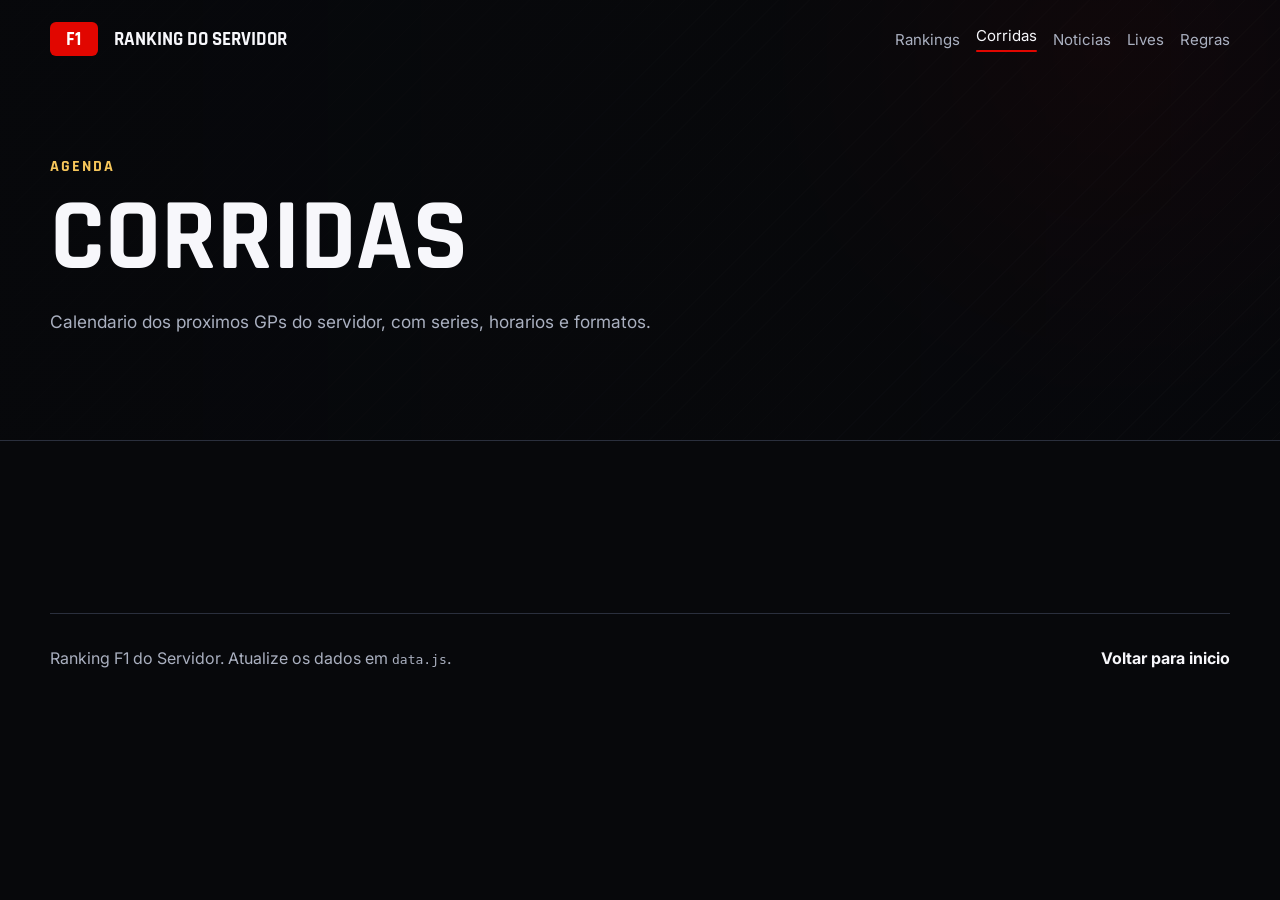
==== corridas.html @ e6ed8ebf "Split championship sections into pages" ====
<!doctype html>
<html lang="pt-BR">
  <head>
    <meta charset="utf-8" />
    <meta name="viewport" content="width=device-width, initial-scale=1" />
    <title>Corridas | Ranking F1 do Servidor</title>
    <meta name="description" content="Proximas corridas do servidor de F1." />
    <link rel="preconnect" href="https://fonts.googleapis.com" />
    <link rel="preconnect" href="https://fonts.gstatic.com" crossorigin />
    <link href="https://fonts.googleapis.com/css2?family=Rajdhani:wght@500;600;700&family=Inter:wght@400;500;700&display=swap" rel="stylesheet" />
    <link rel="stylesheet" href="styles.css" />
  </head>
  <body data-page="corridas">
    <header class="page-hero">
      <nav class="topbar" aria-label="Navegacao principal">
        <a class="brand" href="index.html" aria-label="Ranking F1 inicio"><span class="brand-mark">F1</span><span>Ranking do Servidor</span></a>
        <div class="nav-links">
          <a href="rankings.html" data-nav="rankings">Rankings</a>
          <a href="corridas.html" data-nav="corridas">Corridas</a>
          <a href="noticias.html" data-nav="noticias">Noticias</a>
          <a href="lives.html" data-nav="lives">Lives</a>
          <a href="regras.html" data-nav="regras">Regras</a>
        </div>
      </nav>
      <div class="page-title">
        <p class="eyebrow">Agenda</p>
        <h1>Corridas</h1>
        <p>Calendario dos proximos GPs do servidor, com series, horarios e formatos.</p>
      </div>
    </header>

    <main>
      <section class="section">
        <div class="race-list wide-list" id="raceList"></div>
      </section>
    </main>

    <footer>
      <p>Ranking F1 do Servidor. Atualize os dados em <code>data.js</code>.</p>
      <a href="index.html">Voltar para inicio</a>
    </footer>

    <script src="data.js"></script>
    <script src="app.js"></script>
  </body>
</html>
---- styles.css ----
:root {
  color-scheme: dark;
  --bg: #07080b;
  --panel: #11131a;
  --panel-soft: #171a23;
  --text: #f7f7fb;
  --muted: #aab0c0;
  --line: #2a2f3d;
  --red: #e10600;
  --red-dark: #990400;
  --gold: #f6c65b;
  --radius: 8px;
  --shadow: 0 20px 70px rgba(0, 0, 0, 0.35);
}

* {
  box-sizing: border-box;
}

html {
  scroll-behavior: smooth;
}

body {
  margin: 0;
  background: var(--bg);
  color: var(--text);
  font-family: Inter, system-ui, sans-serif;
}

a {
  color: inherit;
  text-decoration: none;
}

.hero {
  min-height: 92vh;
  display: grid;
  grid-template-rows: auto 1fr auto;
  background:
    linear-gradient(90deg, rgba(7, 8, 11, 0.98), rgba(7, 8, 11, 0.72)),
    radial-gradient(circle at 80% 20%, rgba(225, 6, 0, 0.34), transparent 32%),
    repeating-linear-gradient(135deg, rgba(255, 255, 255, 0.08) 0 1px, transparent 1px 22px);
}

.page-hero {
  background:
    linear-gradient(90deg, rgba(7, 8, 11, 0.98), rgba(7, 8, 11, 0.82)),
    radial-gradient(circle at 86% 12%, rgba(225, 6, 0, 0.26), transparent 30%),
    repeating-linear-gradient(135deg, rgba(255, 255, 255, 0.07) 0 1px, transparent 1px 22px);
  border-bottom: 1px solid var(--line);
}

.topbar {
  width: min(1180px, calc(100% - 32px));
  margin: 0 auto;
  padding: 22px 0;
  display: flex;
  align-items: center;
  justify-content: space-between;
  gap: 24px;
}

.brand,
.nav-links {
  display: flex;
  align-items: center;
  gap: 16px;
}

.brand {
  font-family: Rajdhani, sans-serif;
  font-size: 1.2rem;
  font-weight: 700;
  text-transform: uppercase;
}

.brand-mark {
  width: 48px;
  height: 34px;
  display: grid;
  place-items: center;
  border-radius: 6px;
  background: var(--red);
  color: #fff;
  letter-spacing: 0.04em;
}

.nav-links {
  color: var(--muted);
  font-size: 0.94rem;
}

.nav-links a:hover {
  color: var(--text);
}

.nav-links a.active {
  color: var(--text);
}

.nav-links a.active::after {
  content: "";
  display: block;
  height: 2px;
  margin-top: 5px;
  border-radius: 999px;
  background: var(--red);
}

.hero-content {
  width: min(1180px, calc(100% - 32px));
  margin: auto;
  padding: 80px 0;
}

.page-title {
  width: min(1180px, calc(100% - 32px));
  margin: 0 auto;
  padding: 78px 0 86px;
}

.eyebrow {
  margin: 0 0 10px;
  color: var(--gold);
  font-family: Rajdhani, sans-serif;
  font-weight: 700;
  letter-spacing: 0.12em;
  text-transform: uppercase;
}

h1,
h2,
h3,
p {
  margin-top: 0;
}

h1,
h2,
h3 {
  font-family: Rajdhani, sans-serif;
  line-height: 1;
}

h1 {
  max-width: 780px;
  margin-bottom: 18px;
  font-size: clamp(3.2rem, 8vw, 7.2rem);
  text-transform: uppercase;
}

.hero-content > p:not(.eyebrow) {
  max-width: 650px;
  color: var(--muted);
  font-size: 1.12rem;
  line-height: 1.7;
}

.page-title > p:not(.eyebrow) {
  max-width: 650px;
  color: var(--muted);
  font-size: 1.08rem;
  line-height: 1.7;
}

.hero-actions {
  display: flex;
  flex-wrap: wrap;
  gap: 12px;
  margin-top: 30px;
}

.button {
  display: inline-flex;
  align-items: center;
  min-height: 46px;
  padding: 0 20px;
  border-radius: var(--radius);
  font-weight: 700;
}

.button.primary {
  background: var(--red);
}

.button.secondary {
  border: 1px solid var(--line);
  color: var(--text);
}

.stats-strip {
  width: min(1180px, calc(100% - 32px));
  margin: 0 auto 28px;
  display: grid;
  grid-template-columns: repeat(3, 1fr);
  border: 1px solid var(--line);
  border-radius: var(--radius);
  background: rgba(17, 19, 26, 0.9);
  box-shadow: var(--shadow);
}

.stats-strip div {
  padding: 22px;
  border-right: 1px solid var(--line);
}

.stats-strip div:last-child {
  border-right: 0;
}

.stats-strip strong {
  display: block;
  font-family: Rajdhani, sans-serif;
  font-size: 2.2rem;
}

.stats-strip span {
  color: var(--muted);
}

.section {
  width: min(1180px, calc(100% - 32px));
  margin: 0 auto;
  padding: 86px 0;
}

.section-heading {
  max-width: 680px;
  margin-bottom: 28px;
}

.section-heading h2 {
  margin-bottom: 10px;
  font-size: clamp(2.1rem, 4vw, 3.6rem);
  text-transform: uppercase;
}

.section-heading p:last-child {
  color: var(--muted);
  line-height: 1.6;
}

.series-tabs {
  display: flex;
  flex-wrap: wrap;
  gap: 10px;
  margin-bottom: 18px;
}

.series-tabs button {
  border: 1px solid var(--line);
  border-radius: var(--radius);
  background: var(--panel);
  color: var(--muted);
  cursor: pointer;
  font: 700 1rem Rajdhani, sans-serif;
  padding: 10px 16px;
}

.series-tabs button.active {
  border-color: var(--red);
  background: var(--red);
  color: #fff;
}

.ranking-shell,
.live-panel {
  border: 1px solid var(--line);
  border-radius: var(--radius);
  background: var(--panel);
  overflow: hidden;
  box-shadow: var(--shadow);
}

.ranking-header {
  display: flex;
  justify-content: space-between;
  gap: 16px;
  padding: 20px;
  border-bottom: 1px solid var(--line);
}

.ranking-header h3 {
  margin: 0;
  font-size: 1.8rem;
}

.ranking-header p {
  margin: 0;
  color: var(--muted);
}

.table-wrap {
  overflow-x: auto;
}

table {
  width: 100%;
  border-collapse: collapse;
  min-width: 700px;
}

th,
td {
  padding: 16px 20px;
  border-bottom: 1px solid var(--line);
  text-align: left;
}

th {
  color: var(--muted);
  font-size: 0.78rem;
  text-transform: uppercase;
}

tr:last-child td {
  border-bottom: 0;
}

.position {
  display: inline-grid;
  width: 30px;
  height: 30px;
  place-items: center;
  border-radius: 50%;
  background: var(--panel-soft);
  color: var(--gold);
  font-weight: 700;
}

.split {
  display: grid;
  grid-template-columns: 0.85fr 1.15fr;
  gap: 32px;
  align-items: start;
}

.race-list,
.news-grid,
.rules-grid,
.live-list,
.overview-grid {
  display: grid;
  gap: 14px;
}

.news-grid,
.rules-grid,
.overview-grid {
  grid-template-columns: repeat(3, 1fr);
}

.race-card,
.news-card,
.rule-card,
.live-list article,
.overview-card {
  border: 1px solid var(--line);
  border-radius: var(--radius);
  background: var(--panel);
}

.overview-card {
  min-height: 210px;
  padding: 22px;
  transition:
    border-color 160ms ease,
    transform 160ms ease;
}

.overview-card:hover {
  border-color: var(--red);
  transform: translateY(-2px);
}

.overview-card span {
  color: var(--gold);
  font-weight: 700;
}

.overview-card h3 {
  margin: 18px 0 8px;
  font-size: 1.8rem;
}

.overview-card p {
  color: var(--muted);
  line-height: 1.6;
}

.race-card {
  display: grid;
  grid-template-columns: 110px 1fr;
  gap: 18px;
  padding: 18px;
}

.wide-list {
  max-width: 860px;
}

.race-date {
  border-radius: var(--radius);
  background: var(--red);
  padding: 16px;
  text-align: center;
}

.race-date strong {
  display: block;
  font-family: Rajdhani, sans-serif;
  font-size: 1.8rem;
}

.race-card h3,
.news-card h3,
.rule-card h3,
.live-list h3 {
  margin-bottom: 6px;
  font-size: 1.45rem;
}

.race-card p,
.news-card p,
.rule-card p,
.live-list p {
  color: var(--muted);
  line-height: 1.6;
}

.race-card span,
.live-list span,
.news-card span {
  color: var(--gold);
  font-weight: 700;
}

.news-card,
.rule-card {
  padding: 20px;
}

.live-kpis {
  display: grid;
  grid-template-columns: repeat(3, 1fr);
  border-bottom: 1px solid var(--line);
}

.live-kpis div {
  padding: 20px;
  border-right: 1px solid var(--line);
}

.live-kpis div:last-child {
  border-right: 0;
}

.live-kpis strong {
  display: block;
  font-family: Rajdhani, sans-serif;
  font-size: 2rem;
}

.live-kpis span {
  color: var(--muted);
}

.live-list {
  padding: 18px;
}

.live-list article {
  display: flex;
  align-items: center;
  justify-content: space-between;
  gap: 16px;
  padding: 16px;
  background: var(--panel-soft);
}

.live-list h3,
.live-list p {
  margin-bottom: 0;
}

footer {
  width: min(1180px, calc(100% - 32px));
  margin: 0 auto;
  padding: 34px 0 50px;
  display: flex;
  justify-content: space-between;
  gap: 16px;
  border-top: 1px solid var(--line);
  color: var(--muted);
}

footer a {
  color: var(--text);
  font-weight: 700;
}

@media (max-width: 840px) {
  .topbar,
  .split,
  footer {
    display: block;
  }

  .nav-links {
    margin-top: 18px;
    flex-wrap: wrap;
  }

  .stats-strip,
  .news-grid,
  .rules-grid,
  .overview-grid,
  .live-kpis {
    grid-template-columns: 1fr;
  }

  .stats-strip div,
  .live-kpis div {
    border-right: 0;
    border-bottom: 1px solid var(--line);
  }

  .race-card {
    grid-template-columns: 1fr;
  }

  .live-list article {
    align-items: flex-start;
    flex-direction: column;
  }

  footer a {
    display: inline-block;
    margin-top: 10px;
  }
}
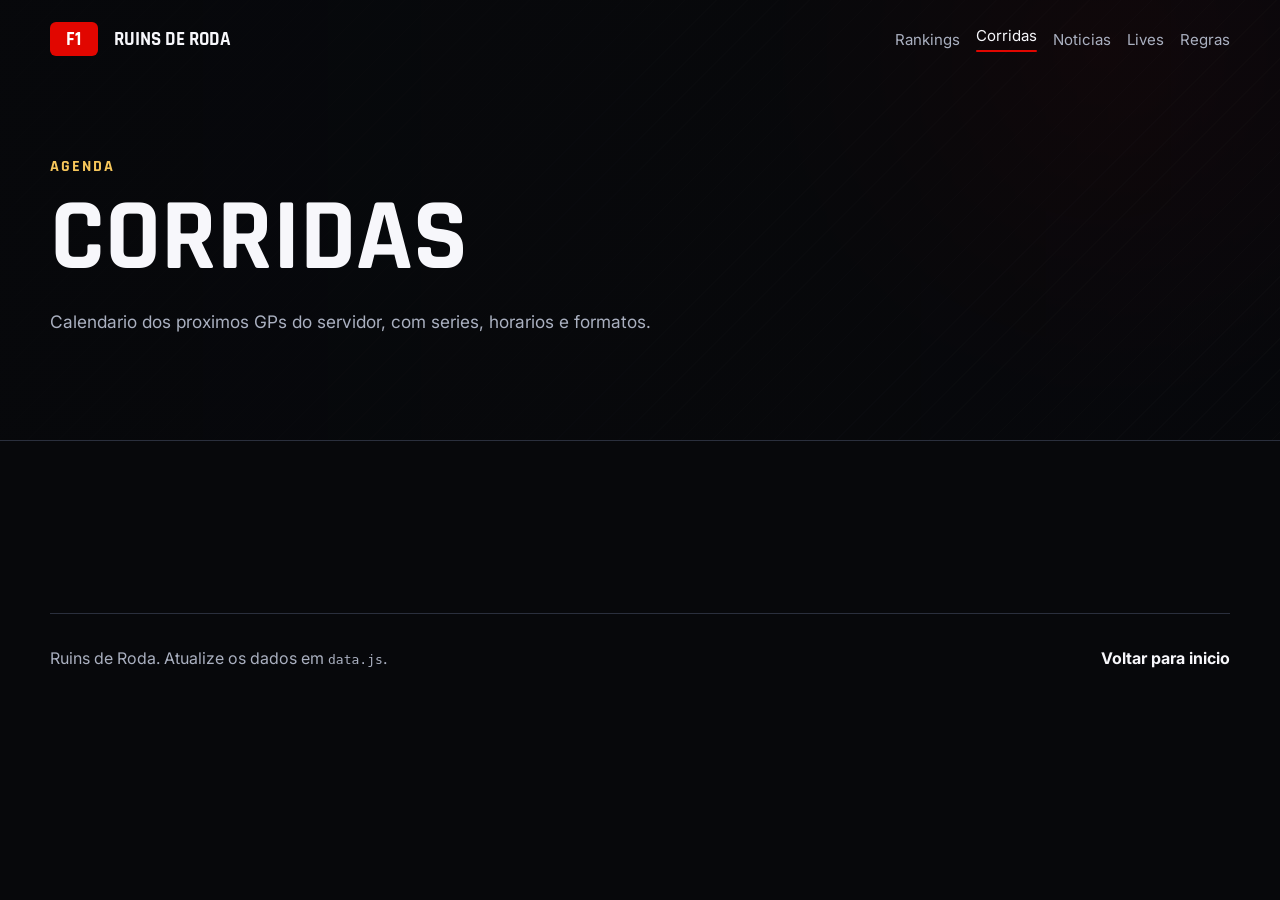
==== commit f3e23d50: "Move ranking mode controls into toolbar" ====
--- a/corridas.html
+++ b/corridas.html
@@ -1,19 +1,19 @@
-<!doctype html>
+﻿<!doctype html>
 <html lang="pt-BR">
   <head>
     <meta charset="utf-8" />
     <meta name="viewport" content="width=device-width, initial-scale=1" />
-    <title>Corridas | Ranking F1 do Servidor</title>
+    <title>Corridas | Ruins de Roda</title>
     <meta name="description" content="Proximas corridas do servidor de F1." />
     <link rel="preconnect" href="https://fonts.googleapis.com" />
     <link rel="preconnect" href="https://fonts.gstatic.com" crossorigin />
     <link href="https://fonts.googleapis.com/css2?family=Rajdhani:wght@500;600;700&family=Inter:wght@400;500;700&display=swap" rel="stylesheet" />
-    <link rel="stylesheet" href="styles.css" />
+    <link rel="stylesheet" href="styles.css?v=4" />
   </head>
   <body data-page="corridas">
     <header class="page-hero">
       <nav class="topbar" aria-label="Navegacao principal">
-        <a class="brand" href="index.html" aria-label="Ranking F1 inicio"><span class="brand-mark">F1</span><span>Ranking do Servidor</span></a>
+        <a class="brand" href="index.html" aria-label="Ruins de Roda inicio"><span class="brand-mark">F1</span><span>Ruins de Roda</span></a>
         <div class="nav-links">
           <a href="rankings.html" data-nav="rankings">Rankings</a>
           <a href="corridas.html" data-nav="corridas">Corridas</a>
@@ -36,11 +36,11 @@
     </main>
 
     <footer>
-      <p>Ranking F1 do Servidor. Atualize os dados em <code>data.js</code>.</p>
+      <p>Ruins de Roda. Atualize os dados em <code>data.js</code>.</p>
       <a href="index.html">Voltar para inicio</a>
     </footer>
 
-    <script src="data.js"></script>
-    <script src="app.js"></script>
+    <script src="data.js?v=4"></script>
+    <script src="app.js?v=4"></script>
   </body>
 </html>
--- a/styles.css
+++ b/styles.css
@@ -241,14 +241,24 @@
   line-height: 1.6;
 }
 
+.ranking-toolbar {
+  display: flex;
+  flex-wrap: wrap;
+  align-items: center;
+  justify-content: space-between;
+  gap: 10px;
+  margin-bottom: 18px;
+}
+
 .series-tabs {
   display: flex;
+  flex: 1 1 620px;
   flex-wrap: wrap;
   gap: 10px;
-  margin-bottom: 18px;
-}
-
-.series-tabs button {
+}
+
+.series-tabs button,
+.ranking-mode button {
   border: 1px solid var(--line);
   border-radius: var(--radius);
   background: var(--panel);
@@ -258,10 +268,21 @@
   padding: 10px 16px;
 }
 
-.series-tabs button.active {
+.series-tabs button.active,
+.ranking-mode button.active {
   border-color: var(--red);
   background: var(--red);
   color: #fff;
+}
+
+.ranking-mode {
+  display: flex;
+  flex: 0 0 auto;
+  gap: 8px;
+  padding: 6px;
+  border: 1px solid var(--line);
+  border-radius: var(--radius);
+  background: var(--panel-soft);
 }
 
 .ranking-shell,
@@ -512,6 +533,18 @@
     flex-wrap: wrap;
   }
 
+  .ranking-toolbar {
+    display: block;
+  }
+
+  .series-tabs {
+    margin-bottom: 12px;
+  }
+
+  .ranking-mode {
+    display: inline-flex;
+  }
+
   .stats-strip,
   .news-grid,
   .rules-grid,
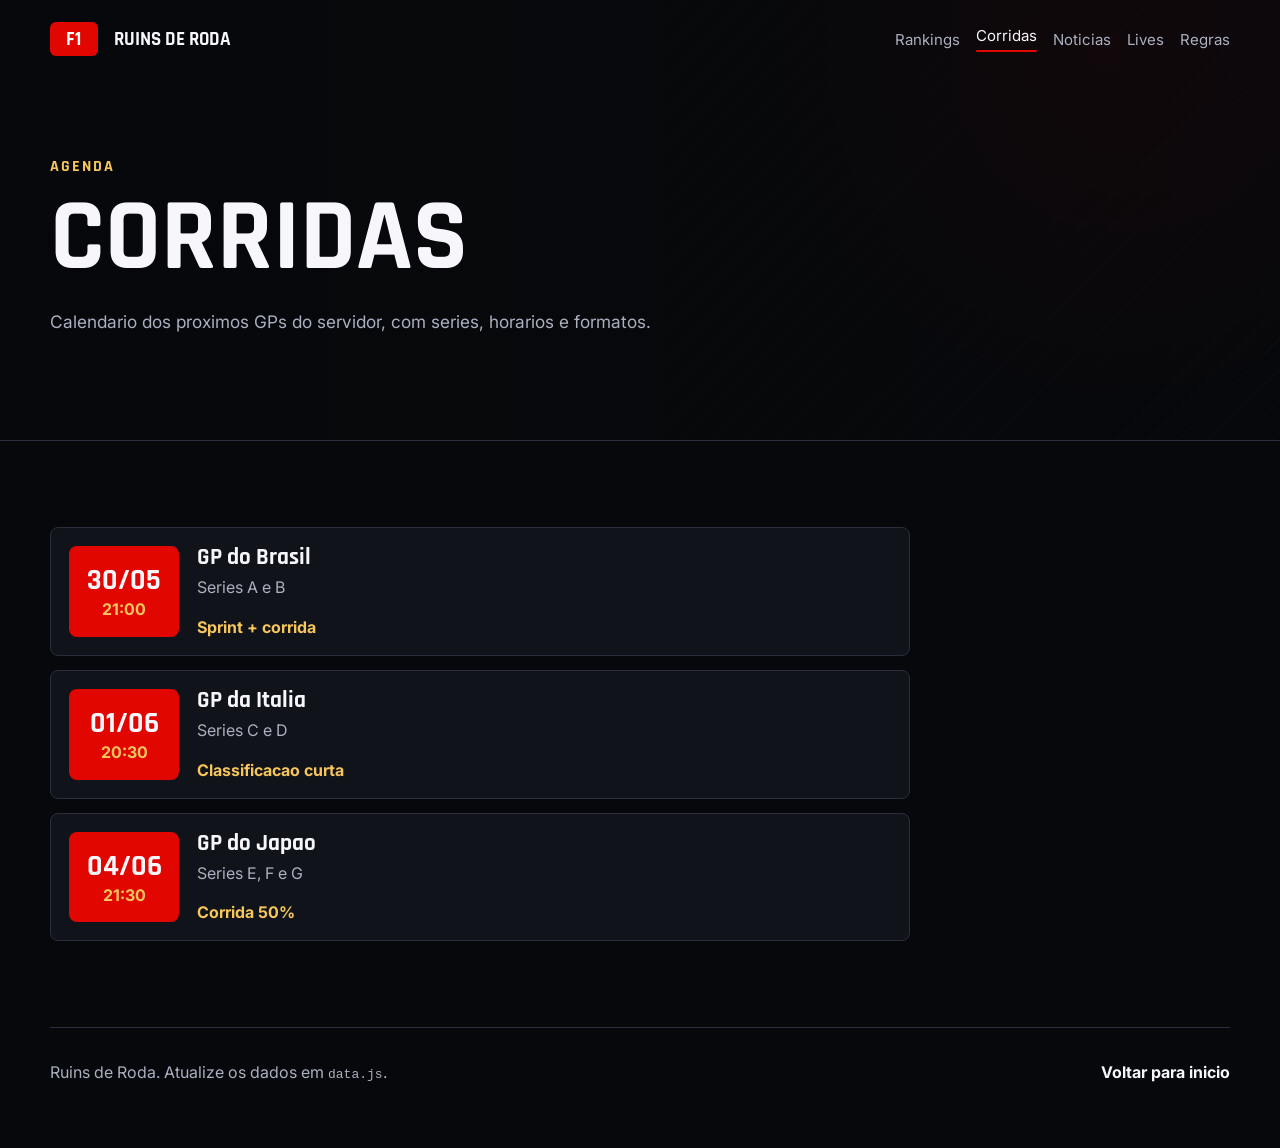
==== commit 17b17962: "Update Serie A driver standings" ====
--- a/corridas.html
+++ b/corridas.html
@@ -8,7 +8,7 @@
     <link rel="preconnect" href="https://fonts.googleapis.com" />
     <link rel="preconnect" href="https://fonts.gstatic.com" crossorigin />
     <link href="https://fonts.googleapis.com/css2?family=Rajdhani:wght@500;600;700&family=Inter:wght@400;500;700&display=swap" rel="stylesheet" />
-    <link rel="stylesheet" href="styles.css?v=4" />
+    <link rel="stylesheet" href="styles.css?v=5" />
   </head>
   <body data-page="corridas">
     <header class="page-hero">
@@ -40,7 +40,7 @@
       <a href="index.html">Voltar para inicio</a>
     </footer>
 
-    <script src="data.js?v=4"></script>
-    <script src="app.js?v=4"></script>
+    <script src="data.js?v=5"></script>
+    <script src="app.js?v=5"></script>
   </body>
 </html>
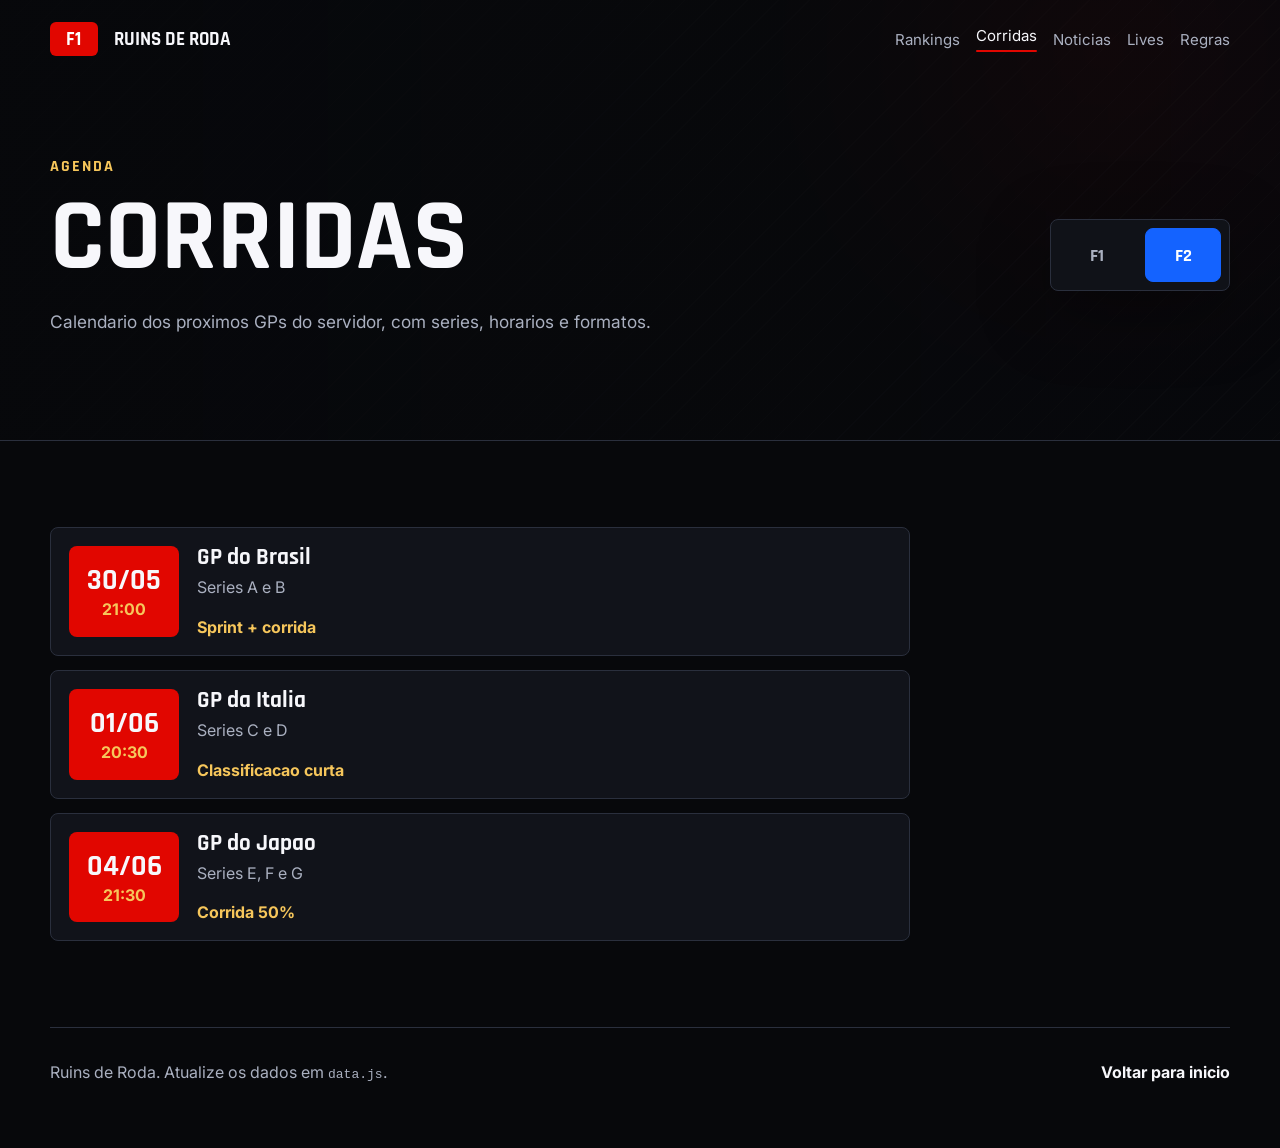
==== commit 05d67e35: "Style F1 F2 switch colors" ====
--- a/corridas.html
+++ b/corridas.html
@@ -8,7 +8,7 @@
     <link rel="preconnect" href="https://fonts.googleapis.com" />
     <link rel="preconnect" href="https://fonts.gstatic.com" crossorigin />
     <link href="https://fonts.googleapis.com/css2?family=Rajdhani:wght@500;600;700&family=Inter:wght@400;500;700&display=swap" rel="stylesheet" />
-    <link rel="stylesheet" href="styles.css?v=5" />
+    <link rel="stylesheet" href="styles.css?v=8" />
   </head>
   <body data-page="corridas">
     <header class="page-hero">
@@ -22,10 +22,16 @@
           <a href="regras.html" data-nav="regras">Regras</a>
         </div>
       </nav>
-      <div class="page-title">
-        <p class="eyebrow">Agenda</p>
-        <h1>Corridas</h1>
-        <p>Calendario dos proximos GPs do servidor, com series, horarios e formatos.</p>
+      <div class="page-title with-switch">
+        <div>
+          <p class="eyebrow">Agenda</p>
+          <h1>Corridas</h1>
+          <p>Calendario dos proximos GPs do servidor, com series, horarios e formatos.</p>
+        </div>
+        <div class="championship-switch" aria-label="Categoria">
+          <button type="button" data-championship="f1">F1</button>
+          <button class="active" type="button" data-championship="f2">F2</button>
+        </div>
       </div>
     </header>
 
@@ -40,7 +46,7 @@
       <a href="index.html">Voltar para inicio</a>
     </footer>
 
-    <script src="data.js?v=5"></script>
-    <script src="app.js?v=5"></script>
+    <script src="data.js?v=8"></script>
+    <script src="app.js?v=8"></script>
   </body>
 </html>
--- a/styles.css
+++ b/styles.css
@@ -8,6 +8,8 @@
   --line: #2a2f3d;
   --red: #e10600;
   --red-dark: #990400;
+  --blue: #1463ff;
+  --blue-dark: #0b3fb7;
   --gold: #f6c65b;
   --radius: 8px;
   --shadow: 0 20px 70px rgba(0, 0, 0, 0.35);
@@ -120,6 +122,48 @@
   padding: 78px 0 86px;
 }
 
+.with-switch {
+  display: flex;
+  align-items: center;
+  justify-content: space-between;
+  gap: 28px;
+}
+
+.championship-switch {
+  display: inline-flex;
+  flex: 0 0 auto;
+  gap: 10px;
+  padding: 8px;
+  border: 1px solid var(--line);
+  border-radius: var(--radius);
+  background: rgba(17, 19, 26, 0.9);
+  box-shadow: var(--shadow);
+}
+
+.championship-switch button {
+  min-width: 76px;
+  min-height: 54px;
+  border: 1px solid transparent;
+  border-radius: var(--radius);
+  background: transparent;
+  color: var(--muted);
+  cursor: pointer;
+  font: 700 1.15rem Rajdhani, sans-serif;
+  padding: 12px 24px;
+}
+
+.championship-switch button[data-championship="f1"].active {
+  border-color: var(--red);
+  background: var(--red);
+  color: #fff;
+}
+
+.championship-switch button[data-championship="f2"].active {
+  border-color: var(--blue);
+  background: var(--blue);
+  color: #fff;
+}
+
 .eyebrow {
   margin: 0 0 10px;
   color: var(--gold);
@@ -157,6 +201,14 @@
   line-height: 1.7;
 }
 
+.hero-content.with-switch p:not(.eyebrow),
+.page-title.with-switch p:not(.eyebrow) {
+  max-width: 650px;
+  color: var(--muted);
+  font-size: 1.08rem;
+  line-height: 1.7;
+}
+
 .page-title > p:not(.eyebrow) {
   max-width: 650px;
   color: var(--muted);
@@ -333,6 +385,12 @@
   color: var(--muted);
   font-size: 0.78rem;
   text-transform: uppercase;
+}
+
+.empty-table {
+  padding: 34px 20px;
+  color: var(--muted);
+  text-align: center;
 }
 
 tr:last-child td {
@@ -372,14 +430,25 @@
   grid-template-columns: repeat(3, 1fr);
 }
 
+.rules-grid {
+  grid-template-columns: 1fr;
+}
+
 .race-card,
 .news-card,
 .rule-card,
 .live-list article,
-.overview-card {
+.overview-card,
+.empty-card {
   border: 1px solid var(--line);
   border-radius: var(--radius);
   background: var(--panel);
+}
+
+.empty-card {
+  padding: 22px;
+  color: var(--muted);
+  line-height: 1.6;
 }
 
 .overview-card {
@@ -462,6 +531,48 @@
   padding: 20px;
 }
 
+.rule-section {
+  border: 1px solid var(--line);
+  border-radius: var(--radius);
+  background: var(--panel);
+  overflow: hidden;
+}
+
+.rule-section h3 {
+  margin: 0;
+  padding: 18px 20px;
+  border-bottom: 1px solid var(--line);
+  font-size: 1.65rem;
+}
+
+.rule-list {
+  display: grid;
+}
+
+.rule-row {
+  display: grid;
+  grid-template-columns: 110px 1fr;
+  gap: 18px;
+  padding: 16px 20px;
+  border-bottom: 1px solid var(--line);
+}
+
+.rule-row:last-child {
+  border-bottom: 0;
+}
+
+.rule-row strong {
+  color: var(--gold);
+  font-family: Rajdhani, sans-serif;
+  font-size: 1.05rem;
+}
+
+.rule-row p {
+  margin: 0;
+  color: var(--muted);
+  line-height: 1.6;
+}
+
 .live-kpis {
   display: grid;
   grid-template-columns: repeat(3, 1fr);
@@ -524,8 +635,13 @@
 @media (max-width: 840px) {
   .topbar,
   .split,
+  .with-switch,
   footer {
     display: block;
+  }
+
+  .championship-switch {
+    margin-top: 22px;
   }
 
   .nav-links {
@@ -568,6 +684,11 @@
     flex-direction: column;
   }
 
+  .rule-row {
+    grid-template-columns: 1fr;
+    gap: 6px;
+  }
+
   footer a {
     display: inline-block;
     margin-top: 10px;
